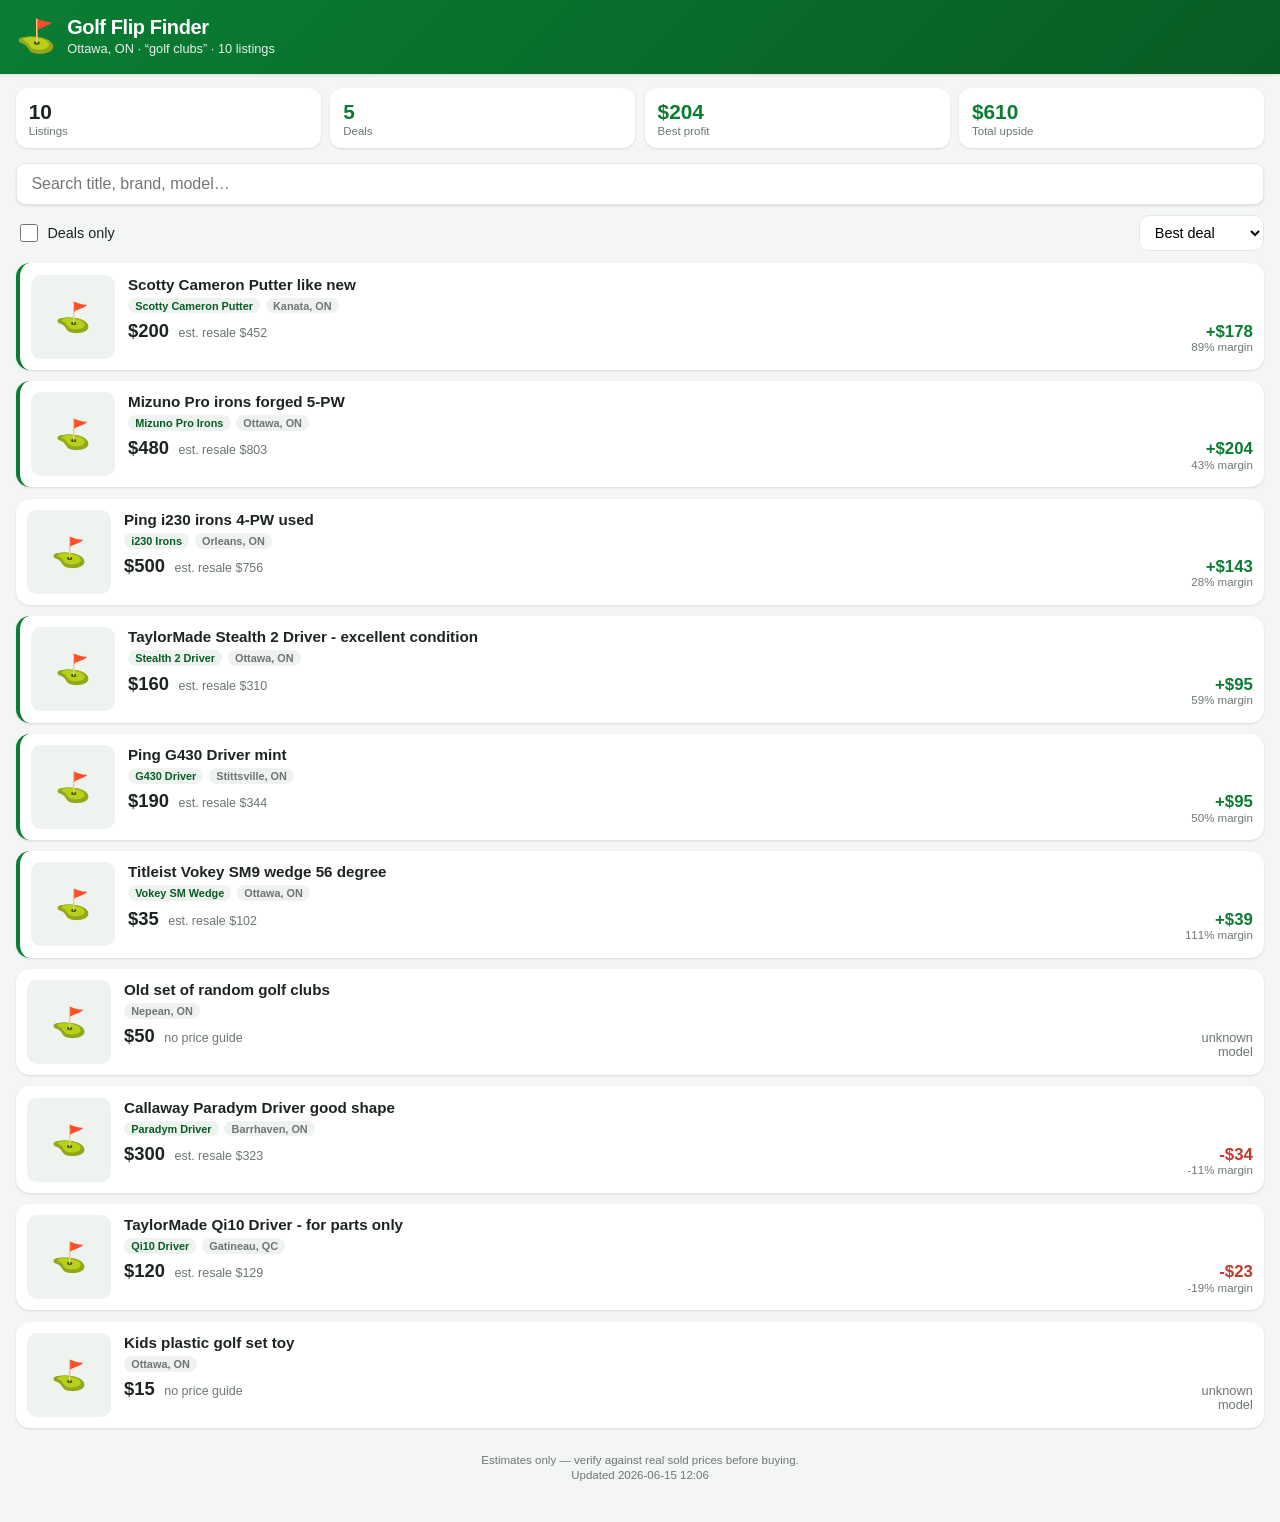
==== golf-scraper/webapp/index.html @ 02019208 "Target Ottawa/CAD and add mobile web dashboard - Default location is now Ottawa, Ontario; price book" ====
<!DOCTYPE html>
<html lang="en">
<head>
  <meta charset="UTF-8">
  <meta name="viewport" content="width=device-width, initial-scale=1.0, maximum-scale=1.0">
  <meta name="theme-color" content="#0a7d33">
  <title>Golf Flip Finder · Ottawa</title>
  <link rel="stylesheet" href="styles.css">
</head>
<body>
  <header class="app-header">
    <div class="brand">
      <span class="brand-mark">⛳</span>
      <div>
        <h1>Golf Flip Finder</h1>
        <p class="sub" id="meta-line">Ottawa, ON · loading…</p>
      </div>
    </div>
  </header>

  <section class="stats" id="stats"></section>

  <div class="controls">
    <input type="search" id="search" placeholder="Search title, brand, model…" autocomplete="off">
    <div class="control-row">
      <label class="toggle">
        <input type="checkbox" id="deals-only">
        <span>Deals only</span>
      </label>
      <select id="sort">
        <option value="deal_score">Best deal</option>
        <option value="estimated_profit">Most profit</option>
        <option value="margin_pct">Best margin</option>
        <option value="price">Lowest price</option>
      </select>
    </div>
  </div>

  <main id="list" class="list"></main>

  <footer class="app-footer">
    <p>Estimates only — verify against real sold prices before buying.</p>
    <p id="generated"></p>
  </footer>

  <script src="data.js"></script>
  <script src="app.js"></script>
</body>
</html>
---- golf-scraper/webapp/styles.css ----
:root {
  --green: #0a7d33;
  --green-dark: #075c25;
  --red: #c0392b;
  --bg: #f4f6f5;
  --card: #ffffff;
  --ink: #1c2421;
  --muted: #6b7770;
  --line: #e4e8e6;
  --shadow: 0 1px 3px rgba(0,0,0,.08), 0 1px 2px rgba(0,0,0,.04);
}

* { box-sizing: border-box; -webkit-tap-highlight-color: transparent; }

body {
  margin: 0;
  font-family: -apple-system, BlinkMacSystemFont, "Segoe UI", Roboto, Helvetica, Arial, sans-serif;
  background: var(--bg);
  color: var(--ink);
  padding-bottom: 2rem;
}

.app-header {
  background: linear-gradient(135deg, var(--green), var(--green-dark));
  color: #fff;
  padding: 1rem 1rem 1.1rem;
  position: sticky;
  top: 0;
  z-index: 10;
  box-shadow: var(--shadow);
}
.brand { display: flex; align-items: center; gap: .7rem; }
.brand-mark { font-size: 2rem; line-height: 1; }
.app-header h1 { margin: 0; font-size: 1.25rem; font-weight: 700; letter-spacing: -.02em; }
.sub { margin: .15rem 0 0; font-size: .8rem; opacity: .9; }

.stats {
  display: grid;
  grid-template-columns: repeat(2, 1fr);
  gap: .6rem;
  padding: .9rem 1rem .3rem;
}
@media (min-width: 520px) { .stats { grid-template-columns: repeat(4, 1fr); } }
.stat {
  background: var(--card);
  border-radius: 12px;
  padding: .7rem .8rem;
  box-shadow: var(--shadow);
}
.stat .num { font-size: 1.3rem; font-weight: 700; }
.stat .label { font-size: .72rem; color: var(--muted); margin-top: .1rem; }
.stat.good .num { color: var(--green); }

.controls { padding: .6rem 1rem .2rem; position: sticky; top: 70px; z-index: 9; }
#search {
  width: 100%;
  padding: .7rem .9rem;
  border: 1px solid var(--line);
  border-radius: 10px;
  font-size: 1rem;
  background: var(--card);
  box-shadow: var(--shadow);
}
.control-row { display: flex; align-items: center; gap: .8rem; margin-top: .6rem; }
.toggle { display: flex; align-items: center; gap: .4rem; font-size: .9rem; color: var(--ink); }
.toggle input { width: 18px; height: 18px; accent-color: var(--green); }
#sort {
  margin-left: auto;
  padding: .5rem .7rem;
  border: 1px solid var(--line);
  border-radius: 10px;
  background: var(--card);
  font-size: .9rem;
}

.list { padding: .6rem 1rem 0; display: flex; flex-direction: column; gap: .7rem; }

.card {
  display: flex;
  gap: .8rem;
  background: var(--card);
  border-radius: 14px;
  padding: .7rem;
  box-shadow: var(--shadow);
  text-decoration: none;
  color: inherit;
  position: relative;
  overflow: hidden;
}
.card.is-deal { border-left: 4px solid var(--green); }
.thumb {
  width: 84px; height: 84px;
  border-radius: 10px;
  object-fit: cover;
  background: #eef3f0; flex: 0 0 auto;
}
.thumb-fallback {
  width: 84px; height: 84px; border-radius: 10px; flex: 0 0 auto;
  display: grid; place-items: center; font-size: 1.8rem;
  background: #eef3f0; color: #b6c2bb;
}
.card-body { flex: 1; min-width: 0; }
.card-title {
  font-size: .95rem; font-weight: 600; line-height: 1.25;
  margin: 0 0 .25rem;
  display: -webkit-box; -webkit-line-clamp: 2; -webkit-box-orient: vertical; overflow: hidden;
}
.badge-row { display: flex; flex-wrap: wrap; gap: .35rem; margin-bottom: .4rem; }
.badge {
  font-size: .68rem; font-weight: 600;
  padding: .12rem .45rem; border-radius: 999px;
  background: #eef3f0; color: var(--green-dark);
}
.badge.loc { background: #f0f1f3; color: var(--muted); }
.price-row { display: flex; align-items: baseline; gap: .6rem; flex-wrap: wrap; }
.price { font-size: 1.15rem; font-weight: 700; }
.resale { font-size: .78rem; color: var(--muted); }
.profit {
  margin-left: auto; text-align: right; line-height: 1.1;
}
.profit .amt { font-size: 1.05rem; font-weight: 700; }
.profit .amt.pos { color: var(--green); }
.profit .amt.neg { color: var(--red); }
.profit .mar { font-size: .72rem; color: var(--muted); }
.profit .unknown { font-size: .8rem; color: var(--muted); }

.empty { text-align: center; color: var(--muted); padding: 2.5rem 1rem; }

.app-footer { text-align: center; color: var(--muted); font-size: .72rem; padding: 1.4rem 1rem .4rem; }
.app-footer p { margin: .2rem 0; }
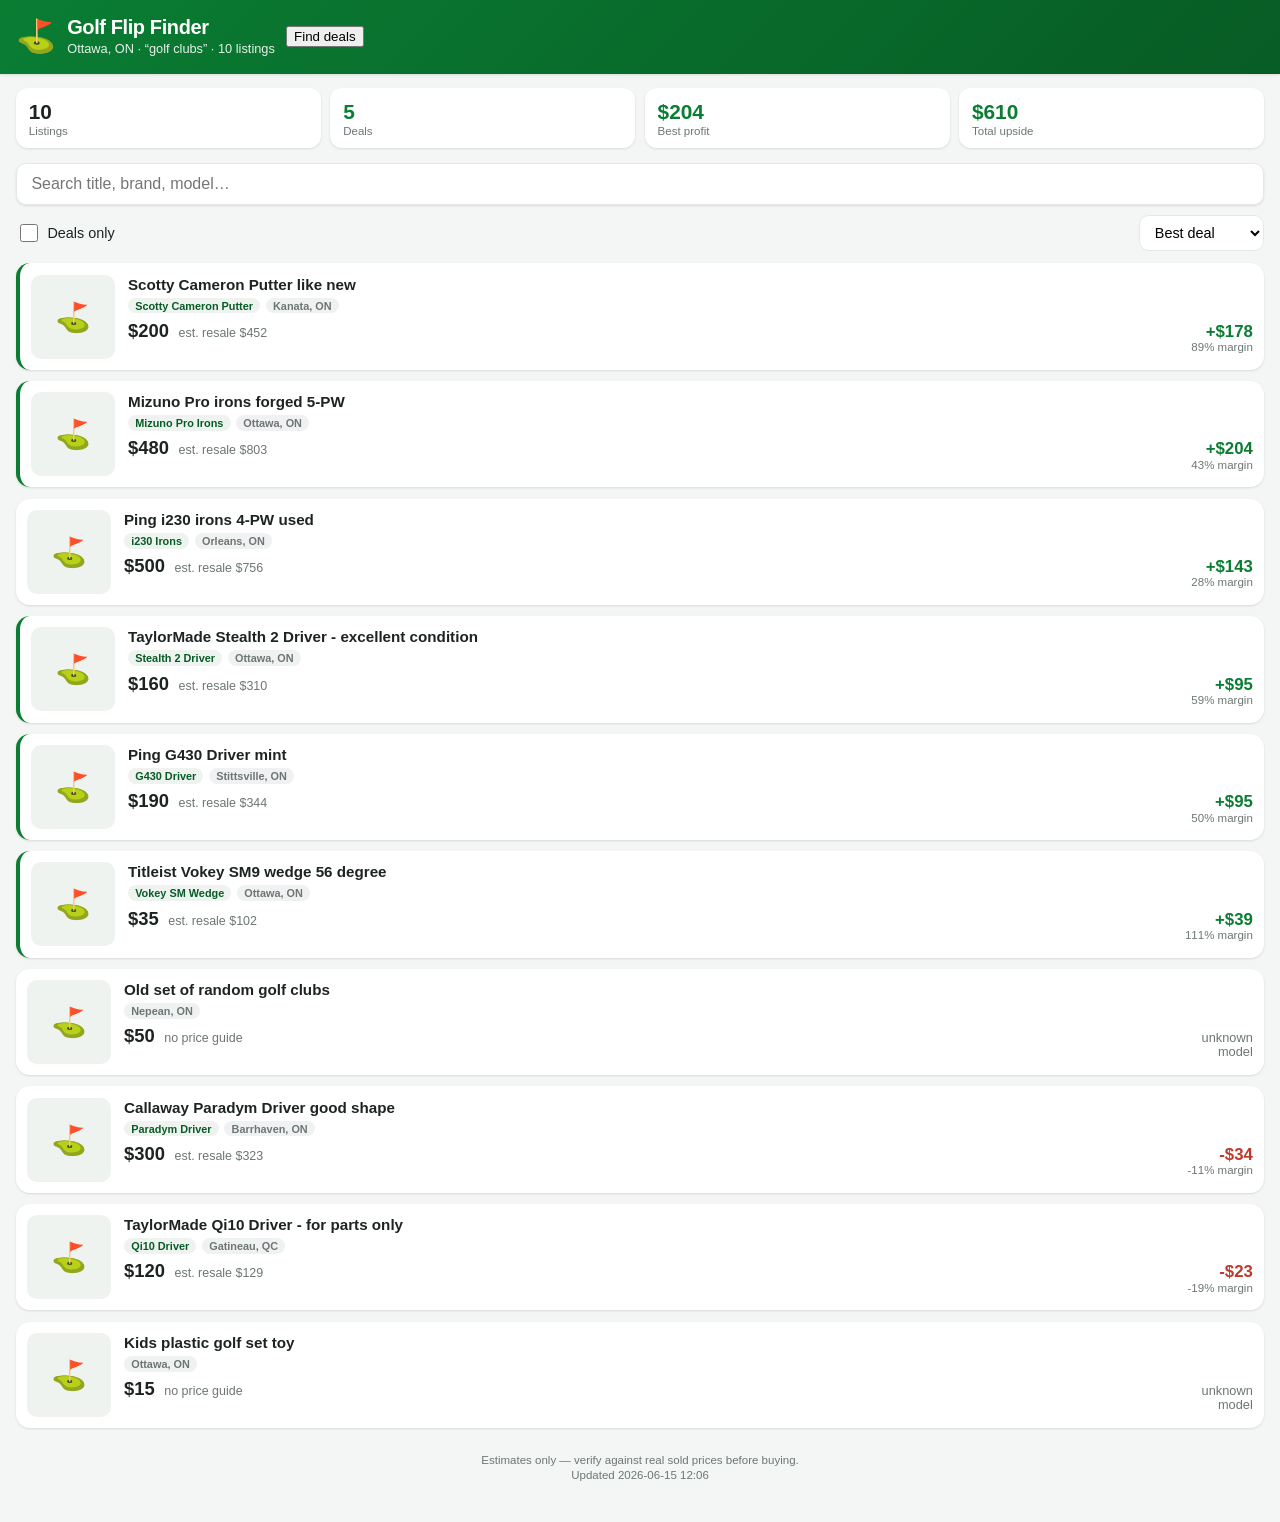
==== commit 51919de1: "Make it a real runnable app, Ottawa-locked Adds a local web application so it runs for real, not jus" ====
--- a/golf-scraper/webapp/index.html
+++ b/golf-scraper/webapp/index.html
@@ -15,7 +15,9 @@
         <h1>Golf Flip Finder</h1>
         <p class="sub" id="meta-line">Ottawa, ON · loading…</p>
       </div>
+      <button id="scan-btn" class="scan-btn">Find deals</button>
     </div>
+    <div id="status" class="status" hidden></div>
   </header>
 
   <section class="stats" id="stats"></section>
